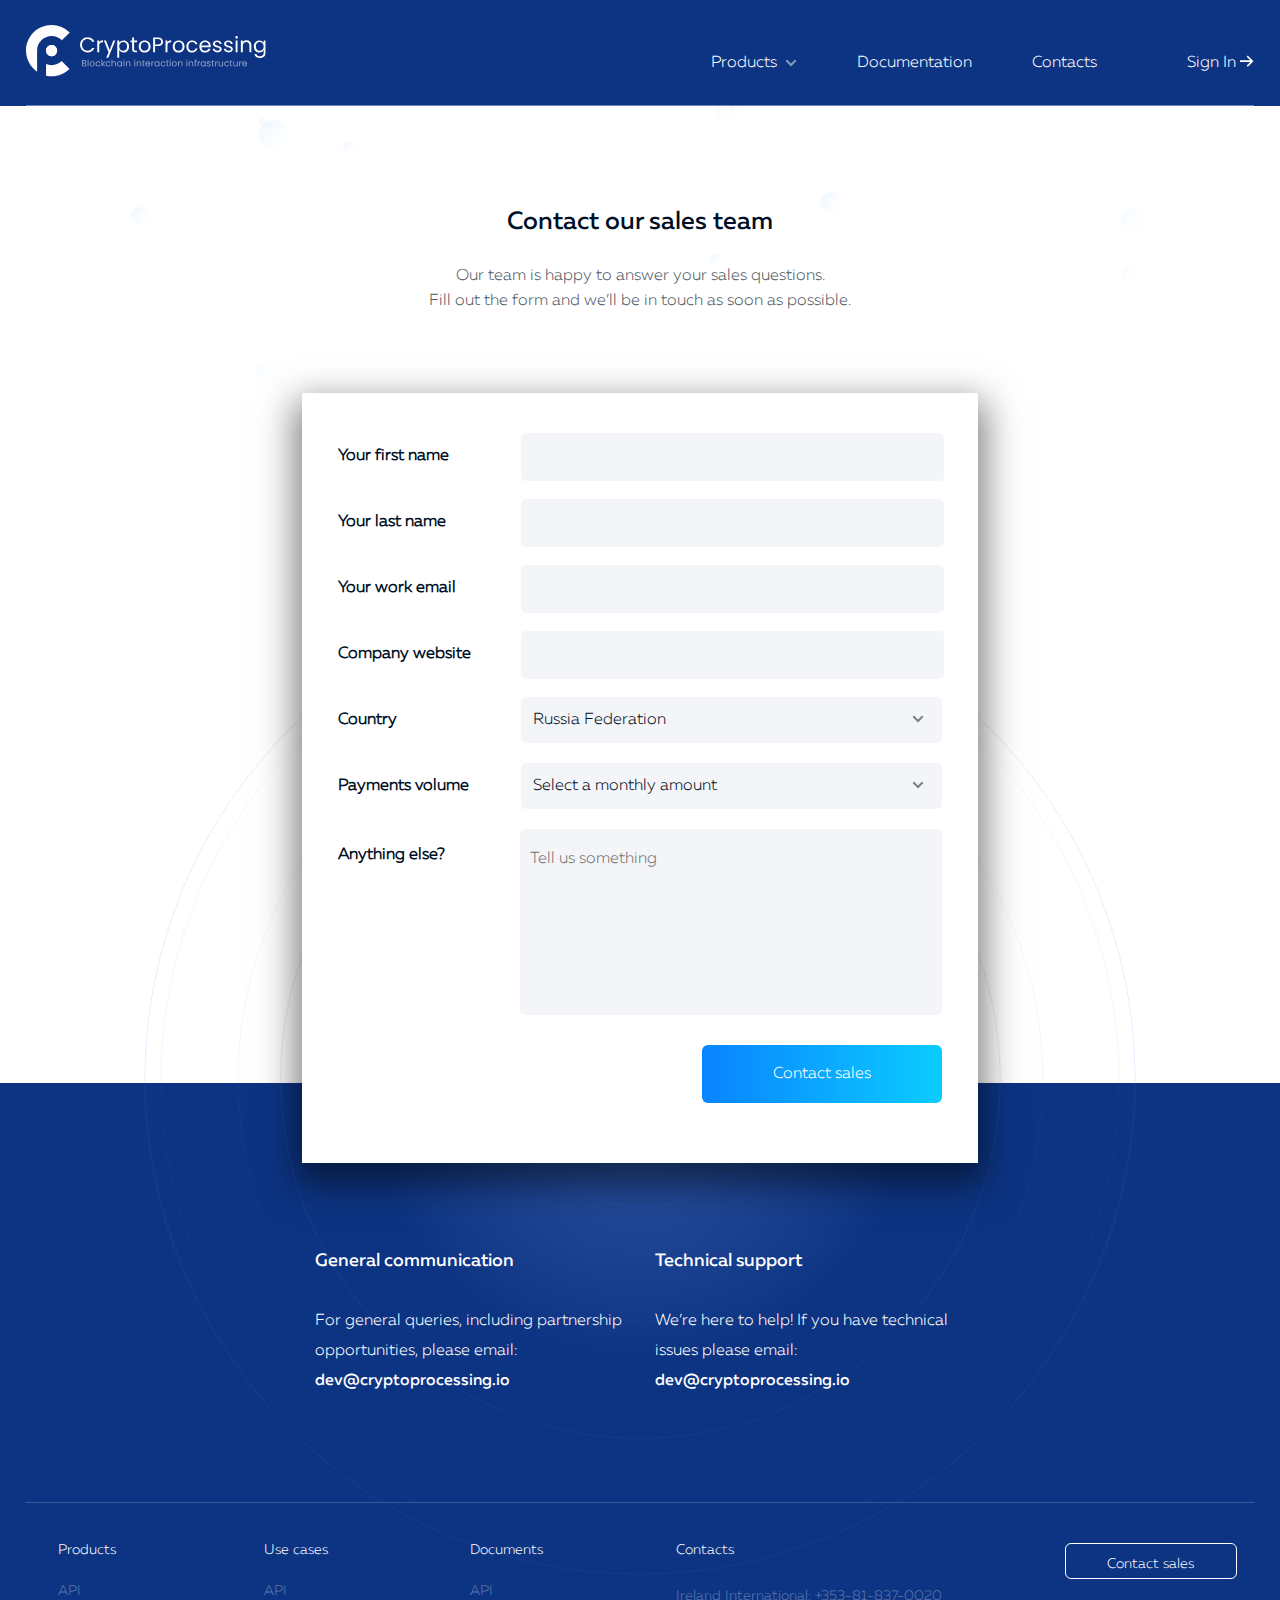
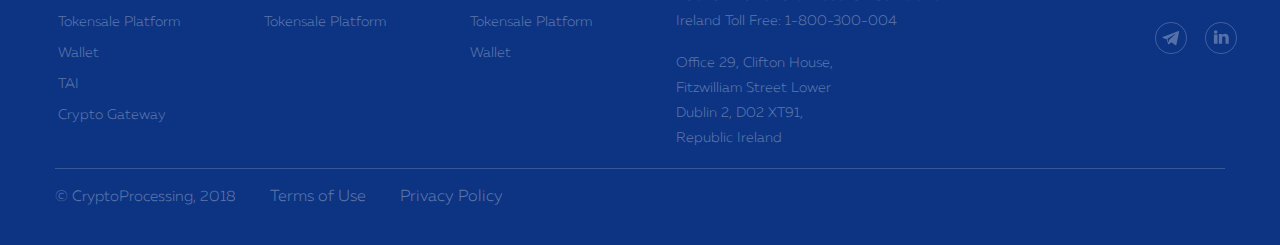
==== contact_sales.html @ 0a452420 "add mobile version for homepage" ====
<!DOCTYPE html>
<html lang="en">
<head>
	<meta charset="UTF-8">
	<title>Cryptoprocessing.io</title>
	<link href="./css/styles.css?v16" rel="stylesheet" />
</head>
<body class="white">
	<header>
		<div class="container">
         	<span class="mob_btn">
           		<em class="top-bar"></em>
           		<em class="middle-bar"></em>
           		<em class="bottom-bar"></em>
         	</span><!-- mob_btn  -->
     		<a href="index.html" class="logo"><img src="./img/empty.gif" alt="CryptoProcessing" /></a>
    		<nav>
        		<ul>
            		<li class="products with_submenu">
            			<span href="#">Products <i></i></span>
						<ul>
            				<li><a href="#">API</a></li>
            				<li><a href="#">Tokensale platform</a></li>
            				<li><a href="#">WebWallet</a></li>
            				<li><a href="#">TAI</a></li>
            				<li><a href="#">Crypto Gateway</a></li>
            				<li><a href="#">Exchange</a></li>
            			</ul>
            		</li>
            		

            		<li><a href="#">Documentation</a></li>

            		<li class="last_menu"><a href="#">Contacts</a></li>
            		<li class="signin"><a href="#"><span>Sign In</span><i></i></a></li>
            		<!--<li class="lang_container"><div class="lang">
            				<span>ENG</span>
            					<ul>
            						<li>RU</li>
            						<li>JP</li>
            					</ul>
            			</div>
            		</li>-->
        		</ul>
     		</nav>
   		</div><!-- container  -->
	</header>
	<main>
		<section class="contact_sales">
			
			<h2>Contact our sales team</h2>
			<p class="text">
				Our team is happy to answer your sales questions.<br /> Fill out the form and we’ll be in touch as soon as possible.
			</p>

			<div class="form_window">
				<div class="form">
					<form id="contact_sales_form" action="" method="post">
					<ul>
						<li>
							<label for="">Your first name</label>
							<div class="form_input"><input type="text"></div>
						</li>
						<li>
							<label for="">Your last name</label>
							<div class="form_input"><input type="text"></div>
						</li>
						<li>
							<label for="">Your work email</label>
							<div class="form_input"><input type="email"></div>
						</li>
						<li>
							<label for="">Company website</label>
							<div class="form_input"><input type="url"></div>
						</li>
						<li>
							<label for="">Country</label>
							<div class="form_input form_select">
							<i></i>
								<select name="" id="">
									<option value="">Russia Federation</option>
									<option value="">Country</option>
									<option value="">Country</option>
									<option value="">Country</option>
									<option value="">Country</option>
									<option value="">Country</option>
									<option value="">Country</option>
									<option value="">Country</option>
									<option value="">Country</option>
									<option value="">Country</option>
								</select>
							</div>
						<li>
							<label for="">Payments volume</label>
							<div class="form_input form_select">
							<i></i>
								<select name="" id="">
									<option value="">Select a monthly amount</option>
									
								</select>
							</div>
						</li>
						<li class="for_textarea">
							<label for="">Anything else?</label>
							<div class="form_input form_txtarea">
								<textarea placeholder="Tell us something"></textarea>
							</div>
						</li>						
						<li class="sbmt_block">
							<button form="contact_sales_form" class="btn btn_blue">Contact sales</button>
						</li>							
						</li>						
					</ul>
					</form>
				</div>
			</div>
		</section>
		<section class="support">
			<div class="bg_circle"></div>
			<div class="sun"></div>
			<div class="wrapper">
				<div class="support_container">
					<dl>
						<dt>General communication</dt>
						<dd>For general queries, including partnership opportunities, please email: <a href="mailto:dev@cryptoprocessing.io">dev@cryptoprocessing.io</a></dd>
					</dl>
					<dl>
						<dt>Technical support</dt>
						<dd>We’re here to help! If you have technical issues please email: <a href="mailto:dev@cryptoprocessing.io">dev@cryptoprocessing.io</a></dd>
					</dl>					

				</div>
			</div>
			
		</section>

	</main>
		<footer>
		<div class="wrapper">
			<div class="footerRow">
      			<dl>
          			<dt>Products</dt>
          			<dd>
              			<a href="#">API</a>
              			<a href="#">Tokensale Platform</a>
              			<a href="#">Wallet</a>
              			<a href="#">TAI</a>
              			<a href="#">Crypto Gateway</a>
          			</dd>
      			</dl>
      			<dl>
          			<dt>Use cases</dt>
          			<dd>
             			<a href="#">API</a>
              			<a href="#">Tokensale Platform</a>
          			</dd>
      			</dl>
      			<dl>
          			<dt>Documents</dt>
          			<dd>
              			<a href="#">API</a>
              			<a href="#">Tokensale Platform</a>
              			<a href="#">Wallet</a>
          			</dd>
      			</dl>   
      			<dl class="address">
      				<dt>Contacts</dt>
      				<dd>
      					<ul>
      						<li>Ireland International: +353-81-837-0020<br /> Ireland Toll Free:  1-800-300-004</li>
      						<li>Office 29, Clifton House,<br /> Fitzwilliam Street Lower<br /> Dublin 2, D02 XT91,<br />Republic Ireland</li>
      					</ul>
      				</dd>
      			</dl>
      			<div class="contact_sale_block">
      				<a href="" class="btn btn_framed">
      					Contact sales
      				</a>
      				<div class="socials_line">
      					<a href="" class="telegram">
      						<i class="over"></i>
      						<i class="out"></i>
      					</a>
      					<a href="" class="linkedin">
      						<i class="over"></i>
      						<i class="out"></i>
      					</a>
      				</div>
      			</div>
      			<div class="copyrights">   
      				<small>&copy; CryptoProcessing, 2018</small>     
        			<a href="#">Terms of Use</a>
        			<a href="#">Privacy Policy</a>
        			
      			</div>
   			</div>
  		</div>
	</footer>

</body>
    <script src="./js/jquery.js"></script>
    <script src="./js/slick.min.js"></script>
    <script src="./js/script.js"></script>
</html>
---- css/styles.css ----
@font-face {
  font-family: MullerLight;
  src: url('../fonts/Fontfabric - MullerLight.otf');
}

@font-face {
  font-family: MullerRegular;
  src: url('../fonts/Fontfabric - MullerRegular.otf');
}

@font-face {
  font-family: MullerMedium;
  src: url('../fonts/Fontfabric - MullerMedium.otf');
}

header.scrolled {
  background: #0d3483;
  opacity: .9;
  box-shadow: 0 -37px 26px 29px #000
}

header.scrolled .container {
  border-bottom: none
}

header {
  height: auto;
  width: 100%;
  position: fixed;
  top: 0;
  left: 0;
  z-index: 1000;
  background: 0 0;
  padding-top: 25px;
  color: #fff
}

header .container {
  position: relative;
  border-bottom: 1px solid #6b86ba;
  height: 100%;
  width: 96%;
  max-width: 1440px;
  display: -webkit-box;
  display: -ms-flexbox;
  display: flex;
  -webkit-box-align: center;
  -ms-flex-align: center;
  align-items: center;
  -ms-flex-wrap: wrap;
  flex-wrap: wrap;
  margin: 0 auto;
  padding-bottom: 25px
}

header .container .logo {
  -webkit-box-flex: 1;
  -ms-flex: 1 1 auto;
  flex: 1 1 auto
}

header .container .logo img {
  width: 240px;
  max-width: 100%;
  height: 52px;
  background: url(../img/cp_logo.svg) top left/cover no-repeat
}

header .container nav ul {
  display: -webkit-box;
  display: -ms-flexbox;
  display: flex;
  -webkit-box-flex: 1;
  -ms-flex: 1 1 auto;
  flex: 1 1 auto;
  -ms-flex-wrap: wrap;
  flex-wrap: wrap;
  -ms-flex-pack: distribute;
  justify-content: space-around;
  margin: 0
}

nav {
  position: relative
}

span.mob_btn {
  width: 50px;
  height: 50px;
  border: 1px solid #fff;
  border-radius: 5px;
  position: absolute;
  right: 0;
  top: 0;
  cursor: pointer;
  display: none
}

span.mob_btn em {
  width: 80%;
  margin: 10px auto 0;
  background: #fff;
  height: 3px;
  display: block;
  -webkit-transition: all .2s;
  transition: all .2s
}

.opened_menu span.mob_btn em.top-bar {
  -webkit-transform: rotate(45deg);
  -ms-transform: rotate(45deg);
  transform: rotate(45deg);
  -webkit-transform-origin: left top;
  -ms-transform-origin: left top;
  transform-origin: left top;
  margin-left: 20%
}

.opened_menu span.mob_btn em.middle-bar {
  opacity: 0
}

.opened_menu span.mob_btn em.bottom-bar {
  -webkit-transform: rotate(-45deg);
  -ms-transform: rotate(-45deg);
  transform: rotate(-45deg);
  -webkit-transform-origin: left top;
  -ms-transform-origin: left top;
  transform-origin: left top;
  margin-left: 20%;
  margin-top: 11px
}

nav ul {
  text-align: right;
  padding-top: 20px
}

nav ul li {
  list-style: none;
  display: inline-block;
  margin-right: 60px;
  font-size: 16px
}

nav ul li a {
  color: #fff
}

nav ul li a:hover {
  color: #fff;
  text-decoration: none
}

nav ul li:last-child {
  margin-right: 0
}

nav ul li.last_menu {
  margin-right: 90px
}

nav ul li.products {
  cursor: pointer
}

nav ul li.products span i {
  width: 12px;
  height: 8px;
  margin-left: 4px;
  background: url(../img/icons/arrow_down.svg) top left/cover no-repeat;
  display: inline-block
}

nav ul li.signin a i {
  width: 14px;
  height: 12px;
  margin-left: 4px;
  background: url(../img/icons/arrow.svg) top left/cover no-repeat;
  display: inline-block
}

nav ul a:hover {
  color: #fff;
  text-decoration: none
}

nav ul li.with_submenu {
  position: relative
}

nav ul li.with_submenu ul {
  position: absolute;
  background: #fff;
  display: none;
  width: 248px;
  left: 50%;
  border-radius: 10px;
  margin-left: -130px;
  top: 42px;
  padding-bottom: 20px
}

nav ul li.with_submenu ul li {
  padding-left: 12px;
  padding-right: 12px;
  margin-right: 0;
  display: block
}

nav ul li.with_submenu ul li a {
  color: #0c3483;
  padding-left: 32px;
  padding-top: 15px;
  height: 24px;
  display: block;
  text-align: left
}

nav ul li.with_submenu ul li a:hover {
  background: #e2e8f1
}

nav ul li.with_submenu ul::after {
  content: '';
  position: absolute;
  left: 50%;
  top: -20px;
  border: 10px solid transparent;
  border-bottom: 10px solid #fff;
  margin-left: -5px
}

nav ul li.submenu_opened ul {
  display: block
}

nav ul li.lang_container .lang span {
  opacity: .23;
  border-bottom: 1px dashed #fff
}

nav ul li.lang_container .lang ul {
  width: 100px;
  display: none
}

nav ul li.lang_container .lang ul li {
  cursor: pointer;
  display: block;
  margin-right: 0;
  line-height: 30px
}

body.white header {
  background: #0d3483
}

body.white header nav ul {
  text-align: right;
  padding-top: 20px
}

body.white nav ul li.with_submenu ul {
  box-shadow: 0 15px 26px 15px rgba(0, 41, 99, .15)
}

footer {
  height: auto;
  width: 100%;
  font-size: 14px;
  color: #fff;
  position: relative;
  z-index: 100
}

footer .wrapper {
  border-top: 1px solid #385999;
  padding-top: 40px
}

footer .wrapper .footerRow {
  display: -webkit-box;
  display: -ms-flexbox;
  display: flex;
  -ms-flex-wrap: wrap;
  flex-wrap: wrap;
  margin-left: -15px;
  margin-right: -15px;
  -ms-flex-pack: distribute;
  justify-content: space-around
}

footer .wrapper .footerRow dl {
  box-sizing: border-box;
  word-wrap: break-word;
  margin-left: 15px;
  margin-right: 15px;
  width: calc(16.666666666666668% - 30px)
}

footer .wrapper .footerRow dl dt {
  margin-bottom: 27px;
  font-weight: 400
}

footer .wrapper .footerRow dl dd a {
  display: block;
  margin-bottom: 17px;
  color: #5c77ac
}

footer .wrapper .footerRow dl dd ul {
  list-style: none
}

footer .wrapper .footerRow dl dd ul li {
  color: #5c77ac;
  margin-bottom: 17px;
  line-height: 25px
}

footer .wrapper .footerRow dl.address {
  width: calc(25% - 30px)
}

footer .wrapper .footerRow .contact_sale_block {
  width: calc(25% - 30px);
  text-align: right
}

footer .wrapper .footerRow .contact_sale_block a.btn {
  width: 170px;
  height: 21px;
  padding-top: 13px;
  font-size: 14px
}

footer .wrapper .footerRow .contact_sale_block .socials_line {
  margin-top: 43px
}

footer .wrapper .footerRow .contact_sale_block .socials_line a {
  display: inline-block;
  width: 32px;
  height: 32px;
  position: relative;
  margin-right: 14px
}

footer .wrapper .footerRow .contact_sale_block .socials_line a i {
  background-repeat: no-repeat;
  background-position: center center;
  display: inline-block;
  background-size: cover;
  position: absolute;
  top: 0;
  left: 0
}

footer .wrapper .footerRow .contact_sale_block .socials_line a .over {
  display: none;
  width: 56px;
  height: 51px;
  background-size: cover;
  left: -12px;
  top: -3px
}

footer .wrapper .footerRow .contact_sale_block .socials_line a .out {
  display: inline-block;
  width: 32px;
  height: 32px
}

footer .wrapper .footerRow .contact_sale_block .socials_line a:last-child {
  margin-right: 0
}

footer .wrapper .footerRow .contact_sale_block .socials_line a:hover .over {
  display: inline-block
}

footer .wrapper .footerRow .contact_sale_block .socials_line a:hover .out {
  display: none
}

footer .wrapper .footerRow .contact_sale_block .socials_line .telegram .over {
  background-image: url(../img/socials/telegram_c.svg)
}

footer .wrapper .footerRow .contact_sale_block .socials_line .telegram .out {
  background-image: url(../img/socials/telegram.svg)
}

footer .wrapper .footerRow .contact_sale_block .socials_line .linkedin .over {
  background-image: url(../img/socials/in_c.svg)
}

footer .wrapper .footerRow .contact_sale_block .socials_line .linkedin .out {
  background-image: url(../img/socials/in.svg)
}

footer .wrapper .footerRow .copyrights {
  box-sizing: border-box;
  word-wrap: break-word;
  margin-left: 15px;
  margin-right: 15px;
  width: calc(100% - 30px);
  text-align: left;
  position: relative;
  border-top: 1px solid #385999;
  padding-top: 20px;
  padding-bottom: 40px;
  font-size: 16px
}

footer .wrapper .footerRow .copyrights a {
  color: #5c77ac;
  margin-right: 30px
}

footer .wrapper .footerRow .copyrights a:last-child {
  margin-right: 0
}

footer .wrapper .footerRow .copyrights a:hover {
  color: #5c77ac
}

footer .wrapper .footerRow .copyrights small {
  display: inline-block;
  bottom: 34px;
  right: 0;
  margin-right: 30px;
  color: #5c77ac;
  font-size: 15px
}

.team {
  margin-top: 129px;
}

.team .team_frame .team_items .team_item__img {
  position: relative;
  width: 230px;
  height: 260px;
  border-radius: 5px;
  overflow: hidden
}

.team .team_frame .team_items .team_item__info_cosials {
  margin-top: 20px
}

.team .team_frame .team_items .team_item__info_cosials li {
  list-style: none;
  display: inline-block;
  margin-right: 10px;
  vertical-align: top;
}

.team .team_frame .team_items .team_item__info_cosials li a i {
  background-repeat: no-repeat;
  background-position: top left;
  display: inline-flex;
  justify-content: center;
  align-items: center;
  width: 36px;
  height: 36px;
  border: 1px solid #fff;
  border-radius: 50%;
  text-align: center;
  line-height: 36px;
  opacity: 0.5;
}

.team .team_frame .team_items .team_item__info_cosials .telegram img,
.team .team_frame .team_items .team_item__info_cosials .in img {
  display: inline-block;
  vertical-align: middle;
}

.team .team_frame .team_items .team_item__info_cosials li a i:hover {
  opacity: 1;
  background: #47c3f1;
  border-color: #47c3f1;
}

.team_frame {
  max-width: 1110px;
  margin: 0 auto;
  margin-top: 73px;
  position: relative;
}

.team_item__img {
  margin-bottom: 13px;
}

.team_item__img img {
  filter: grayscale(100%);
  position: relative;
  transition: .4s;
}

.team_item__img:after {
  content: '';
  display: block;
  position: absolute;
  left: 0;
  right: 0;
  top: 0;
  bottom: 0;
  background: #3A6ED4;
  opacity: .41;
  transition: .4s;
}

.team_item_hover .team_item__img img {
  filter: grayscale(0);
}

.team_item_hover .team_item__img:after {
  opacity: 0;
}

.team_item {
  outline: none;
}

.team_item__info_name {
  font-size: 18px;
  font-weight: 700;
  color: #fff
}

.team_item__info_position {
  opacity: .5;
  font-size: 14px;
  color: #fff;
  margin-top: 10px
}

.team_arrow {
  background-image: linear-gradient(313deg, rgba(255, 255, 255, 0), #0081ff);
  display: inline-block;
  position: absolute;
  width: 40px;
  height: 40px;
  line-height: 40px;
  text-align: center;
  border-radius: 50%;
  cursor: pointer;
  opacity: 0.2;
}

.team_arrow:hover {
  opacity: 1;
}

.team_arrow_left {
  left: -80px;
  top: 50%;
  transform: translateY(-50%) rotate(180deg);
}

.team_arrow_right {
  right: -80px;
  top: 50%;
  transform: translateY(-50%);
}

.team_arrow img {
  width: 13px;
  height: 10px;
}

.dev_first {
  margin-top: 207px;
  margin-bottom: 150px
}

.dev_first h2 {
  width: 70%;
  margin: 0 auto;
  text-align: center
}

.dev_first p {
  width: 68%;
  margin: 30px auto 0;
  text-align: center;
  line-height: 26px;
  letter-spacing: 1.2px
}

.dev_first p a {
  font-weight: 700;
  color: #50e3c2;
  text-decoration: underline
}

.dev_first .tabs_container_langs {
  margin: 86px -15px 0;
  display: -webkit-box;
  display: -ms-flexbox;
  display: flex;
  -ms-flex-wrap: wrap;
  flex-wrap: wrap;
  -webkit-box-pack: center;
  -ms-flex-pack: center;
  justify-content: center
}

.dev_first .tabs_container_langs .tabs_menu_langs_container {
  box-sizing: border-box;
  word-wrap: break-word;
  margin-left: 15px;
  margin-right: 15px;
  width: calc(25% - 30px);
  margin-top: 45px
}

.dev_first .tabs_container_langs .tabs_menu_langs_container .api_link {
  color: #fff;
  margin-top: 75px;
  display: block;
  text-align: center;
  font-size: 19px;
  font-weight: 700
}

.dev_first .tabs_container_langs .tabs_menu_langs_container .api_link i {
  width: 18px;
  height: 14px;
  display: inline-block;
  background: url(../img/icons/arrow.svg) top left/cover no-repeat
}

.dev_first .tabs_container_langs .tabs_content_langs {
  box-sizing: border-box;
  word-wrap: break-word;
  margin-left: 15px;
  margin-right: 15px;
  width: calc(58.333333333333336% - 30px)
}

.dev_first .tabs_container_langs ul.tabs_menu_langs {
  list-style: none;
  width: 100%
}

.dev_first .tabs_container_langs ul.tabs_menu_langs li {
  display: inline-block;
  text-align: left;
  padding-left: 10%;
  width: 80%;
  margin-left: 0;
  color: #98a9ca;
  border-bottom: 1px solid #24488f;
  height: 30px;
  padding-top: 20px;
  cursor: pointer;
  font-size: 16px
}

.dev_first .tabs_container_langs ul.tabs_menu_langs li:last-child {
  border-bottom: none
}

.dev_first .tabs_container_langs ul.tabs_menu_langs li.selected {
  color: #fff;
  border-radius: 7px;
  border-right: none;
  background: url(../img/elems/btn_prlang_active.png) top left no-repeat;
  box-shadow: 0 19px 31px 0 rgba(0, 0, 0, .1)
}

.dev_first .tabs_container_langs ul.tabs_content_langs {
  margin-top: 0
}

.dev_first .tabs_container_langs ul.tabs_content_langs li {
  display: none
}

.dev_first .tabs_container_langs ul.tabs_content_langs>li.selected {
  display: inline-block;
  width: 100%
}

.dev_first .tabs_container_for_code {
  width: 100%;
  margin: 0 auto
}

.dev_first .tabs_container_for_code ul.tabs_menu_for_code {
  position: relative;
  z-index: 1;
  padding: 0;
  margin: 0;
  height: 100%;
  list-style: none
}

.dev_first .tabs_container_for_code ul.tabs_menu_for_code li {
  position: relative;
  display: inline-block;
  padding: 14px 33px 13px;
  color: #fff;
  text-decoration: none;
  height: 100%;
  font-size: 14px;
  font-weight: 400;
  cursor: pointer;
  margin-right: -4px
}

.dev_first .tabs_container_for_code ul.tabs_menu_for_code li i {
  display: inline-block;
  width: 22px;
  height: 18px;
  margin-right: 8px;
  background-repeat: no-repeat;
  background-position: top left;
  background-size: cover;
  margin-bottom: -4px
}

.dev_first .tabs_container_for_code ul.tabs_menu_for_code li i.act {
  display: none
}

.dev_first .tabs_container_for_code ul.tabs_menu_for_code li i.n_act {
  display: inline-block;
  opacity: .5
}

.dev_first .tabs_container_for_code ul.tabs_menu_for_code li span {
  color: #fff;
  opacity: .5
}

.dev_first .tabs_container_for_code ul.tabs_menu_for_code li.users i.act {
  background-image: url(../img/icons/users_blue.svg)
}

.dev_first .tabs_container_for_code ul.tabs_menu_for_code li.users i.n_act {
  background-image: url(../img/icons/users_white.svg)
}

.dev_first .tabs_container_for_code ul.tabs_menu_for_code li.wallets i {
  width: 22px;
  height: 19px
}

.dev_first .tabs_container_for_code ul.tabs_menu_for_code li.wallets i.act {
  background-image: url(../img/icons/wallet_blue.svg)
}

.dev_first .tabs_container_for_code ul.tabs_menu_for_code li.wallets i.n_act {
  background-image: url(../img/icons/wallet_white.svg)
}

.dev_first .tabs_container_for_code ul.tabs_menu_for_code li.callbacks i {
  width: 20px;
  height: 20px
}

.dev_first .tabs_container_for_code ul.tabs_menu_for_code li.callbacks i.act {
  background-image: url(../img/icons/phone_blue.svg)
}

.dev_first .tabs_container_for_code ul.tabs_menu_for_code li.callbacks i.n_act {
  background-image: url(../img/icons/phone_white.svg)
}

.dev_first .tabs_container_for_code ul.tabs_menu_for_code li::before {
  background: url(../img/elems/active_tab.png) top left/cover no-repeat;
  content: '';
  position: absolute;
  top: 0;
  right: 0;
  bottom: 0;
  left: 0;
  z-index: -1;
  border-radius: .4em .8em 0 0
}

.dev_first .tabs_container_for_code ul.tabs_menu_for_code li.selected {
  z-index: 2
}

.dev_first .tabs_container_for_code ul.tabs_menu_for_code li.selected i.act {
  display: inline-block
}

.dev_first .tabs_container_for_code ul.tabs_menu_for_code li.selected i.n_act {
  display: none
}

.dev_first .tabs_container_for_code ul.tabs_menu_for_code li.selected span {
  color: #007ce1;
  opacity: 1
}

.dev_first .tabs_container_for_code ul.tabs_menu_for_code li.selected::before {
  background: #fff;
  margin-bottom: -.08em;
  border-color: #fff
}

.dev_first .tabs_container_for_code ul.tabs_content_for_code {
  width: 100%;
  height: 358px;
  background: #fff
}

.dev_first .tabs_container_for_code ul.tabs_content_for_code li {
  display: none;
  color: #000
}

.dev_first .tabs_container_for_code ul.tabs_content_for_code li.selected {
  display: inline-block
}

.first {
  position: relative
}

.first .wrapper {
  height: 100%;
  position: relative;
  background: url(../img/bg/particles.png) center 0 no-repeat fixed
}

.first .main_text {
  font-size: 35px;
  line-height: 53px;
  color: #fff;
  text-align: center;
  width: 80%;
  margin: 0 auto;
  padding-top: 20%;
  font-weight: 700;
  letter-spacing: 1.2px
}

.first .text {
  font-size: 16px;
  color: #fff;
  text-align: center;
  width: 50%;
  margin: 13px auto 0;
  letter-spacing: 1.2px
}

.first .btn_line {
  text-align: center;
  margin-top: 68px
}

.first .btn_line a {
  margin-right: 40px
}

.first .btn_line a:last-child {
  margin-right: 0
}

.first .scrolldown {
  left: 50%;
  margin-left: -62px;
  width: 134px;
  height: 134px;
  position: absolute;
  bottom: 0
}

.first .bg_wave {
  background: url(../img/bg/wave.png) center center no-repeat;
  background-size: cover;
  width: 100%;
  max-width: 1920px;
  height: 50%;
  position: absolute;
  left: 50%;
  transform: translateX(-50%);
  bottom: 7%;
  z-index: -1
}

#mouse-scroll {
  style: block;
  position: absolute;
  margin: auto auto auto -17px;
  top: 15px;
  left: 50%;
  -webkit-transform: translateX(-50%)
}

#mouse-scroll span {
  display: block;
  width: 5px;
  height: 5px;
  -ms-transform: rotate(45deg);
  -webkit-transform: rotate(45deg);
  transform: rotate(45deg);
  border-right: 2px solid #fff;
  border-bottom: 2px solid #fff;
  margin: 0 0 3px 12px
}

#mouse-scroll .mouse {
  height: 41px;
  width: 24px;
  border-radius: 15px;
  -webkit-transform: none;
  -ms-transform: none;
  transform: none;
  border: 2px solid #fff;
  top: 170px
}

#mouse-scroll .down-arrow-1 {
  margin-top: 6px
}

#mouse-scroll .down-arrow-1,
#mouse-scroll .down-arrow-2,
#mouse-scroll .down-arrow-3 {
  -webkit-animation: 1s infinite mouse-scroll;
  -moz-animation: 1s infinite mouse-scroll
}

#mouse-croll .down-arrow-1 {
  -webkit-animation-delay: .1s;
  -moz-animation-delay: .1s;
  -webkit-animation-direction: alternate
}

#mouse-scroll .down-arrow-2 {
  -webkit-animation-delay: .2s;
  -moz-animation-delay: .2s;
  -webkit-animation-direction: alternate
}

#mouse-scroll .down-arrow-3 {
  -webkit-animation-delay: .3s;
  -moz-animation-dekay: .3s;
  -webkit-animation-direction: alternate
}

#mouse-scroll .mouse-in {
  height: 5px;
  width: 2px;
  display: block;
  margin: 5px auto;
  background: #fff;
  position: relative;
  -webkit-animation: 1.2s infinite animated-mouse;
  moz-animation: mouse-animated 1.2s ease infinite
}

@-webkit-keyframes animated-mouse {
  0% {
    opacity: 1;
    -webkit-transform: translateY(0);
    -ms-transform: translateY(0);
    transform: translateY(0)
  }
  100% {
    opacity: 0;
    -webkit-transform: translateY(6px);
    -ms-transform: translateY(6px);
    transform: translateY(6px)
  }
}

@-webkit-keyframes mouse-scroll {
  0%,
  100% {
    opacity: 1
  }
  50% {
    opacity: .5
  }
}

@keyframes mouse-scroll {
  0% {
    opacity: 0
  }
  50% {
    opacity: .5
  }
  100% {
    opacity: 1
  }
}

@-webkit-keyframes circle {
  from {
    -webkit-transform: scale(1);
    transform: scale(1)
  }
  to {
    -webkit-transform: scale(1.3);
    transform: scale(1.3)
  }
}

@keyframes circle {
  from {
    -webkit-transform: scale(1);
    transform: scale(1)
  }
  to {
    -webkit-transform: scale(1.3);
    transform: scale(1.3)
  }
}

.circle_block {
  position: absolute;
  opacity: .1;
  width: 100px;
  height: 100px
}

.static_circle {
  width: 112px;
  height: 112px;
  border-radius: 50%;
  background: #fff;
  position: absolute;
  left: 50%;
  margin-left: -56px
}

.circle {
  margin: 0 auto 0 -58px;
  width: 116px;
  height: 116px;
  border: 1px solid #fff;
  border-radius: 50%;
  position: absolute;
  top: -2px;
  left: 50%
}

.one {
  -webkit-animation: 10s linear infinite circle;
  animation: 10s linear infinite circle
}

.two {
  -webkit-animation: 6s linear infinite circle;
  animation: 6s linear infinite circle
}

.three {
  -webkit-animation: 4s linear infinite circle;
  animation: 4s linear infinite circle
}

.wwd {
  margin-top: 160px
}

.wwd .wwd_container {
  display: -webkit-box;
  display: -ms-flexbox;
  display: flex;
  -ms-flex-wrap: wrap;
  flex-wrap: wrap;
  margin-left: -15px;
  margin-right: -15px;
  -webkit-box-pack: center;
  -ms-flex-pack: center;
  justify-content: center
}

.wwd .wwd_container .wwd_col {
  box-sizing: border-box;
  word-wrap: break-word;
  margin-left: 15px;
  margin-right: 15px;
  width: calc(50% - 30px)
}

.wwd .wwd_container .wwd_l_col {
  padding-left: 5%
}

.wwd .wwd_container .wwd_l_col h3 {
  margin-top: 178px;
  font-size: 25px;
  padding-bottom: 20px;
  margin-bottom: 35px
}

.wwd .wwd_container .wwd_l_col h3 span {
  display: inline-block;
  position: relative
}

.wwd .wwd_container .wwd_l_col h3 span::after {
  position: absolute;
  content: "";
  display: block;
  width: 100%;
  height: 1px;
  border-width: 1px;
  background: -webkit-linear-gradient(left, rgba(255, 255, 255, 0), #fff);
  background: linear-gradient(to right, rgba(255, 255, 255, 0), #fff);
  bottom: -20px;
  left: 23px
}

.wwd .wwd_container .wwd_l_col .text p {
  width: 80%;
  margin-bottom: 26px;
  line-height: 26px
}

.wwd .wwd_container .wwd_r_col .circle_di {
  width: 100%;
  position: relative;
  cursor: pointer;
}

.wwd .wwd_container .wwd_r_col .circle_di img {
  width: 100%
}

.wwd .wwd_container .wwd_r_col .circle_di ul {
  position: absolute;
  width: 100%;
  height: 100%;
  top: 0;
  left: 0
}

.wwd .wwd_container .wwd_r_col .circle_di ul li {
  position: absolute;
  text-align: right;
  height: 10px
}

.wwd .wwd_container .wwd_r_col .circle_di ul li dl {
  width: 50%;
  text-align: left;
  position: absolute;
  z-index: 10
}

.wwd .wwd_container .wwd_r_col .circle_di ul li dl dt {
  font-size: 16px;
  line-height: 20px;
  font-weight: 700
}

.wwd .wwd_container .wwd_r_col .circle_di ul li dl dd {
  font-size: 13px;
  line-height: 16px
}

.wwd .wwd_container .wwd_r_col .circle_di ul li img {
  width: 100%;
  position: absolute;
  top: 0;
  left: 0;
  z-index: 1;
  -webkit-transition: .2s;
  transition: .2s;
  max-width: unset
}

.wwd .wwd_container .wwd_r_col .circle_di ul .lev_1 {
  width: 100%;
  z-index: 10
}

.wwd .wwd_container .wwd_r_col .circle_di ul .lev_1 dl {
  margin-top: 48%;
  width: auto;
  right: 3px;
  display: inline-block
}

.wwd .wwd_container .wwd_r_col .circle_di ul .lev_1 img {
  background-color: rgba(240, 242, 244, .1);
  border: .9px dashed rgba(255, 255, 255, .3);
  border-radius: 50%
}

.wwd .wwd_container .wwd_r_col .circle_di ul .lev_1 img.hover {
  width: 103%;
  margin-top: -2%;
  left: -2%
}

.wwd .wwd_container .wwd_r_col .circle_di ul .lev_2 {
  z-index: 20;
  width: 70%;
  top: 16%;
  left: 1.5%
}

.wwd .wwd_container .wwd_r_col .circle_di ul .lev_2 dl {
  width: 40%;
  margin-top: 38%;
  right: 0
}

.wwd .wwd_container .wwd_r_col .circle_di ul .lev_2 dl dt {
  margin-bottom: 10px;
  font-weight: 700;
  font-size: 16px
}

.wwd .wwd_container .wwd_r_col .circle_di ul .lev_2 dl dd {
  font-size: 13px
}

.wwd .wwd_container .wwd_r_col .circle_di ul .lev_2 img {
  background-image: -webkit-radial-gradient(31% 41%, circle, #68e0cf, #209cff);
  background-image: radial-gradient(circle at 31% 41%, #68e0cf, #209cff);
  border-radius: 50%
}

.wwd .wwd_container .wwd_r_col .circle_di ul .lev_2 img.hover {
  width: 103%;
  margin-top: -2%;
  left: -2%
}

.wwd .wwd_container .wwd_r_col .circle_di ul .lev_3 {
  top: 32%;
  left: 2.5%;
  z-index: 30;
  width: 40%
}

.wwd .wwd_container .wwd_r_col .circle_di ul .lev_3 dl {
  width: 70%;
  margin: 20% auto 0;
  left: 20%
}

.wwd .wwd_container .wwd_r_col .circle_di ul .lev_3 dl dt {
  margin-bottom: 10px
}

.wwd .wwd_container .wwd_r_col .circle_di ul .lev_3 dl dd p {
  margin-bottom: 14px
}

.wwd .wwd_container .wwd_r_col .circle_di ul .lev_3 img {
  background-image: -webkit-radial-gradient(50% 3%, circle, #0bccff, #0984ff);
  background-image: radial-gradient(circle at 50% 3%, #0bccff, #0984ff);
  box-shadow: 0 10px 12px 0 rgba(0, 3, 152, .15);
  border-radius: 50%
}

.wwd .wwd_container .wwd_r_col .circle_di ul .lev_3 img.hover {
  width: 103%;
  margin-top: -2%;
  left: -2%
}

.wwd .wwd_container .wwd_r_col .line_di {
  margin-top: 53px
}

.wwd .wwd_container .wwd_r_col .line_di span {
  font-size: 16px
}

.wwd .wwd_container .wwd_r_col .line_di .left_side {
  margin-right: 10px
}

.wwd .wwd_container .wwd_r_col .line_di .right_side {
  margin-left: 10px
}

.wwd .wwd_container .wwd_r_col .line_di .line {
  height: 6px;
  width: 76%;
  margin: 0 auto;
  background-image: -webkit-linear-gradient(left, #68e0cf, #209cff);
  background-image: linear-gradient(to right, #68e0cf, #209cff);
  display: inline-block;
  position: relative
}

@media screen and (max-width: 1200px) {
  .wwd .wwd_container .wwd_r_col .line_di .line {
    width: 72%;
  }
}

.wwd .wwd_container .wwd_r_col .line_di .line::before {
  content: "";
  position: absolute;
  width: 1px;
  height: 30px;
  opacity: .3;
  background-color: #fff;
  display: block;
  left: 0;
  top: -12px
}

.wwd .wwd_container .wwd_r_col .line_di .line::after {
  content: "";
  position: absolute;
  width: 1px;
  height: 30px;
  opacity: .3;
  background-color: #fff;
  display: block;
  right: 0;
  top: -12px
}

.wwd .wwd_container .wwd_r_col .line_di .sign {
  display: block;
  text-align: center;
  margin-top: 15px
}

.solutions {
  margin-top: 180px
}

.solutions .wrapper {
  position: relative
}

.solutions .bg_circle {
  background: url(../img/bg/circles.png) top left no-repeat;
  width: 1118px;
  height: 1118px;
  position: absolute;
  left: 0;
  top: -73%;
  z-index: -1;
  opacity: .5
}

.solutions .solutions_list {
  margin-top: 80px;
  display: -webkit-box;
  display: -ms-flexbox;
  display: flex;
  -ms-flex-wrap: wrap;
  flex-wrap: wrap;
  margin-left: -15px;
  margin-right: -15px;
  -webkit-box-align: stretch;
  -ms-flex-align: stretch;
  align-items: stretch;
  -ms-flex-pack: distribute;
  justify-content: space-around
}

.solutions .solutions_list a {
  box-sizing: border-box;
  word-wrap: break-word;
  margin-left: 15px;
  margin-right: 15px;
  width: calc(25% - 30px);
  margin-bottom: 20px;
  background-image: -webkit-linear-gradient(97deg, #ccdaf5, #edf4ff);
  background-image: linear-gradient(353deg, #ccdaf5, #edf4ff);
  box-shadow: 0 10px 16px 0 rgba(0, 41, 99, .14);
  border-radius: 5px;
  position: relative;
  padding-top: 160px;
  padding-bottom: 25px;
  color: #0c3483;
  font-size: 20px;
  text-align: center;
  -webkit-transition: all .2s;
  transition: all .2s;
  line-height: 25px
}

.solutions .solutions_list a i {
  display: inline-block;
  background-repeat: no-repeat;
  background-position: top left;
  top: 44px;
  position: absolute;
  left: 50%
}

.solutions .solutions_list a p {
  height: 100%;
  display: -webkit-box;
  display: -ms-flexbox;
  display: flex;
  -webkit-box-orient: vertical;
  -webkit-box-direction: normal;
  -ms-flex-direction: column;
  flex-direction: column;
  -webkit-box-pack: center;
  -ms-flex-pack: center;
  justify-content: center;
  position: relative;
  width: 80%;
  margin: 0 auto
}

.solutions .solutions_list a p::before {
  content: "";
  position: absolute;
  width: 100%;
  height: 1px;
  background: #000f25;
  top: -20px;
  opacity: .1
}

.solutions .solutions_list a:hover {
  background-image: -webkit-linear-gradient(#fff, #fff), -webkit-linear-gradient(96deg, #dee8fc, #fff);
  background-image: linear-gradient(#fff, #fff), linear-gradient(354deg, #dee8fc, #fff);
  box-shadow: 0 20px 31px 20px rgba(0, 35, 91, .5);
  transform: translateY(-5%);
}

.solutions .solutions_list .sol_1 i {
  background-image: url(../img/solutions/sol_1.svg);
  width: 70px;
  height: 69px;
  margin-left: -35px
}

.solutions .solutions_list .sol_2 i {
  background-image: url(../img/solutions/sol_2.svg);
  width: 80px;
  height: 72px;
  margin-left: -40px
}

.solutions .solutions_list .sol_3 i {
  width: 82px;
  height: 83px;
  background-image: url(../img/solutions/sol_3.svg);
  margin-left: -41px
}

.solutions .solutions_list .sol_4 i {
  width: 66px;
  height: 71px;
  background-image: url(../img/solutions/sol_4.svg);
  margin-left: -33px
}

.solutions .line_spec {
  width: 60%;
  margin: 153px auto 0;
  display: -webkit-box;
  display: -ms-flexbox;
  display: flex;
  -webkit-box-pack: center;
  -ms-flex-pack: center;
  justify-content: center;
  -webkit-box-align: center;
  -ms-flex-align: center;
  align-items: center;
  -ms-flex-wrap: wrap;
  flex-wrap: wrap;
  -ms-flex-pack: distribute;
  justify-content: space-around
}

.solutions .line_spec p {
  display: inline-block;
  font-size: 23px;
  letter-spacing: 1px
}

.solutions .line_spec a {
  display: inline-block;
  width: 282px;
  font-size: 18px;
  height: 37px;
  padding-top: 23px
}

.clients {
  margin-top: 229px;
  position: relative
}

.clients ul {
  list-style: none;
  text-align: center;
  margin-top: 63px;
  display: -webkit-box;
  display: -ms-flexbox;
  display: flex;
  -ms-flex-wrap: wrap;
  flex-wrap: wrap;
  margin-left: -15px;
  margin-right: -15px;
  -webkit-box-align: center;
  -ms-flex-align: center;
  align-items: center;
  -webkit-box-pack: center;
  -ms-flex-pack: center;
  justify-content: center
}

.clients ul li {
  box-sizing: border-box;
  word-wrap: break-word;
  margin-left: 15px;
  margin-right: 15px;
  width: calc(16.666666666666668% - 30px);
  margin-bottom: 50px
}

.clients ul li:last-child {
  margin-right: 0
}

.clients .wave_grid {
  background: url(../img/bg/wave-grid.png) top left no-repeat;
  width: 100%;
  background-size: cover;
  padding-top: 65%;
  position: absolute;
  bottom: 41%;
  z-index: -1;
}

.lets_talk {
  position: relative;
  margin-top: 202px;
  margin-bottom: 217px
}

.lets_talk .wrapper {
  text-align: center
}

.lets_talk .wrapper span {
  font-size: 36px;
  display: inline-block;
  margin-bottom: 45px
}

.lets_talk .wrapper a {
  width: 240px;
  height: 41px;
  padding-top: 28px;
  font-size: 19px
}

/* .lets_talk .bg_lets_talk {
  background: url(../img/bg/circles.png) top left no-repeat;
  position: absolute;
  width: 1118px;
  height: 1118px;
  z-index: -1;
  top: 50%;
  margin-top: -544px;
  left: 50%;
  margin-left: -559px;
  opacity: .3
} */

.lets_talk .bg_particles {
  background: url(../img/bg/particles.png) center 0 no-repeat fixed;
  width: 1118px;
  height: 393px;
  position: absolute;
  top: 50%;
  margin-top: -544px;
  margin-left: -559px;
  opacity: .3;
  left: 50%;
  z-index: -1;
}

.contact_sales {
  position: relative;
  z-index: 100;
  padding-top: 209px;
  background: url(../img/bg/particles.png) center 100px no-repeat fixed;
  margin-bottom: -80px
}

.contact_sales h2 {
  margin-bottom: 29px
}

.contact_sales p.text {
  width: 40%;
  margin: 0 auto;
  opacity: .7;
  text-align: center;
  min-width: 422px;
  line-height: 25px;
  font-size: 16px
}

.contact_sales .form_window {
  background: #fff;
  width: 574px;
  max-width: 90%;
  box-shadow: 0 15px 34px 7px rgba(0, 0, 0, .5);
  margin: 79px auto 0;
  z-index: 4;
  position: relative;
  padding: 40px 4%
}

.contact_sales .form_window .form ul {
  display: -webkit-box;
  display: -ms-flexbox;
  display: flex;
  -webkit-box-orient: vertical;
  -webkit-box-direction: normal;
  -ms-flex-direction: column;
  flex-direction: column;
  list-style: none
}

.contact_sales .form_window .form ul li {
  display: -webkit-box;
  display: -ms-flexbox;
  display: flex;
  -ms-flex-wrap: wrap;
  flex-wrap: wrap;
  margin-left: -15px;
  margin-right: -15px;
  -ms-flex-pack: distribute;
  justify-content: space-around;
  -webkit-box-align: center;
  -ms-flex-align: center;
  align-items: center;
  margin-bottom: 20px
}

.contact_sales .form_window .form ul li label {
  -webkit-box-flex: 1;
  -ms-flex-positive: 1;
  flex-grow: 1;
  -ms-flex-preferred-size: 30%;
  flex-basis: 30%;
  font-weight: 700
}

.contact_sales .form_window .form ul li div.form_input {
  -webkit-box-flex: 3;
  -ms-flex-positive: 3;
  flex-grow: 3;
  -ms-flex-preferred-size: 69%;
  flex-basis: 69%
}

.contact_sales .form_window .form ul li div.form_input input {
  font-size: 16px
}

.contact_sales .form_window .form ul li div.form_txtarea {
  height: 184px
}

.contact_sales .form_window .form ul li.focus label {
  color: #007ce1
}

.contact_sales .form_window .form ul li.sbmt_block {
  -webkit-box-pack: end;
  -ms-flex-pack: end;
  justify-content: flex-end
}

.contact_sales .form_window .form ul li.sbmt_block button {
  border: none;
  width: 240px;
  height: 58px;
  padding-top: unset;
  cursor: pointer
}

.contact_sales .form_window .form ul li.for_textarea {
  margin-bottom: 30px
}

.contact_sales .form_window .form ul li.for_textarea label {
  -ms-flex-item-align: start;
  align-self: flex-start;
  margin-top: 18px
}

.support {
  background: #0d3483;
  padding-top: 169px;
  padding-bottom: 106px;
  color: #fff;
  position: relative;
  z-index: 50
}

.support .bg_circle {
  background: url('../img/bg/circles-gray.svg');
  background-size: cover;
  background-position: center center;
  background-repeat: no-repeat;
  width: 200px;
  position: absolute;
  left: 50%;
  transform: translateX(-50%);
  z-index: -2;
  width: 77.5%;
  padding-bottom: 77.5%;
  top: -700px;
}

@media screen and (max-width: 1700px) {
  .support .bg_circle {
    top: -600px;
  }
}

@media screen and (max-width: 1300px) {
  .support .bg_circle {
    top: -500px;
  }
}

@media screen and (max-width: 1100px) {
  .support .bg_circle {
    top: -400px;
  }
}

.support .sun {
  z-index: -2
}

.support .support_container {
  display: -webkit-box;
  display: -ms-flexbox;
  display: flex;
  -ms-flex-wrap: wrap;
  flex-wrap: wrap;
  -webkit-box-pack: center;
  -ms-flex-pack: center;
  justify-content: center;
  width: 680px;
  max-width: 90%;
  margin: 0 auto
}

.support .support_container dl {
  box-sizing: border-box;
  word-wrap: break-word;
  margin-left: 15px;
  margin-right: 15px;
  width: calc(50% - 30px)
}

.support .support_container dl dt {
  font-size: 18px;
  margin-bottom: 36px;
  font-family: MullerMedium;
}

.support .support_container dl dd {
  font-size: 16px;
  line-height: 30px
}

.support .support_container dl dd a {
  font-family: MullerMedium;
  color: #fff;
  text-decoration: none
}

label {
  font-size: 16px
}

.form_input {
  position: relative;
  height: 46px;
  border-radius: 5px;
  padding: 0
}

.form_input input {
  border: 1px solid transparent;
  width: 92%;
  height: 30px;
  font-size: 20px;
  color: #667b86;
  font-weight: 700;
  padding: 8px 5% 8px 3%;
  border-radius: 5px;
  outline: 0;
  background: #f3f5f8
}

.form_input input:focus {
  outline: 0;
  background: #fff;
  border-color: #e2e8f1
}

.form_select {
  position: relative;
  background: #f3f5f8;
  font-size: 20px;
  color: #667b86;
  border-radius: 5px
}

.form_select i {
  width: 20px;
  height: 11px;
  display: block;
  background: url(../img/icons/carret.svg) top left no-repeat;
  position: absolute;
  top: 18px;
  right: 10px
}

.form_select select {
  -moz-appearance: none;
  -webkit-appearance: none;
  appearance: none;
  height: 100%;
  width: 100%;
  background: 0 0;
  border: none;
  padding-left: 3%;
  font-weight: 400;
  font-size: 16px;
  border-radius: 5px;
  outline: 0;
  color: #000f25;
  cursor: pointer
}

.form_select select::-ms-expand {
  display: none
}

.form_select select:focus {
  outline: 0
}

.form_select option {
  line-height: 50px;
  margin: 20px;
  vertical-align: middle;
  font-size: 14px
}

.form_txtarea {
  background: #f3f5f8;
  font-size: 16px;
  color: #667b86;
  border-radius: 5px;
  border: 1px solid transparent
}

.form_txtarea textarea {
  height: 95%;
  width: 94%;
  background: 0 0;
  border: none;
  border-radius: 5px;
  resize: none;
  padding: 5% 2% 1%
}

.form_txtarea textarea:focus {
  outline: 0
}

.focus .form_txtarea {
  background: #fff;
  border: 1px solid #e2e8f1
}

button {
  font-family: MullerLight
}

blockquote,
body,
code,
dd,
div,
dl,
dt,
fieldset,
form,
h1,
h2,
h3,
h4,
h5,
h6,
input,
li,
p,
pre,
td,
textarea,
th,
ul {
  margin: 0;
  padding: 0
}

table {
  border-collapse: collapse;
  border-spacing: 0
}

abbr,
fieldset,
img {
  border: 0
}

address,
caption,
cite,
code,
dfn,
em,
strong,
th,
var {
  font-style: normal;
  font-weight: 400
}

ul li {
  list-style: none
}

caption,
th {
  text-align: left
}

h1,
h2,
h3,
h4,
h5,
h6 {
  font-size: 100%;
  font-weight: 400
}

sup {
  vertical-align: text-top
}

sub {
  vertical-align: text-bottom
}

input,
select,
textarea {
  font-family: inherit;
  font-size: inherit;
  font-weight: inherit
}

legend {
  color: #000
}

article,
aside,
details,
figcaption,
figure,
footer,
header,
hgroup,
main,
menu,
nav,
section {
  display: block
}

img {
  max-width: 100%;
  height: auto
}

.wrapper {
  max-width: 1170px;
  margin: 0 auto;
  padding-left: 30px;
  padding-right: 30px
}

a {
  text-decoration: none
}

body {
  background: #0d3483;
  font-family: MullerLight;
  font-size: 14px;
  color: #fff;
  width: 100%;
  overflow-x: hidden
}

body.white {
  color: #000f25
}

body.white main {
  background: #fff
}

main {
  width: 100%;
  position: relative;
  z-index: 1
}

.btn {
  width: 210px;
  height: 35px;
  border-radius: 6px;
  text-decoration: none;
  display: inline-block;
  padding-top: 20px;
  font-size: 16px;
  color: #fff;
  text-align: center
}

.btn:hover {
  color: #fff;
  text-decoration: none
}

.btn_blue {
  background-image: -webkit-linear-gradient(right, #0bccff, #0984ff);
  background-image: linear-gradient(to left, #0bccff, #0984ff);
  color: #fff
}

.btn_framed {
  border: 1px solid #fff
}

h2 {
  color: #fff;
  font-size: 25px;
  font-weight: 400;
  text-align: center
}

body.white h2 {
  color: #000f25;
  font-weight: 700
}

body>.bg__cont {
  position: absolute;
  top: -25rem;
  left: 50%;
  width: 50%;
  transform: translateX(-50%);
  text-align: center;
  display: flex;
  justify-content: center;
  align-items: center;
}

.bg__cont>.bg_circle,
.bg__cont>.bg_circle:after {
  display: inline-block;
  padding: .5rem;
  border-radius: 50%;
  animation: bg_circle 3.5s .35s infinite ease-out;
  border: 1px solid rgba(81, 135, 231, 0);
  transform: scale3d(.7, .7, 0);
  transition: opacity .75s;
}

.bg__cont>.bg_circle:after {
  display: block;
  content: "";
  padding: 25rem;
}

@keyframes bg_circle {
  50% {
    border-color: rgba(81, 135, 231, 0.3);
    background: transparent;
  }
  to {
    border-color: transparent;
    transform: none;
  }
}

#scrolldown_arrow {
  display: none;
}

.tabs_menu_langs_mobile {
  display: none;
}

.wwd__process {
  display: none;
}

.bg__cont.bg__cont_one {
  top: -10rem;
}

.bg__cont.bg__cont_one>.bg_circle:after {
  padding: 10rem;
}

.bg__cont.bg__cont_one>.bg_circle,
.bg__cont.bg__cont_one>.bg_circle:after {
  animation: bg_circle 2.5s .10s infinite ease-out;
}

.bg__cont.bg__cont_two>.bg_circle:after {
  padding: 30rem;
}

.bg__cont.bg__cont_two {
  top: -30rem;
}

.bg__cont.bg__cont_two>.bg_circle,
.bg__cont.bg__cont_two>.bg_circle:after {
  animation: bg_circle 4s .55s infinite ease-out;
}

.bg__cont.bg__cont_three {
  top: -35rem;
}

.bg__cont.bg__cont_three>.bg_circle:after {
  padding: 35rem;
}

.bg__cont.bg__cont_three>.bg_circle,
.bg__cont.bg__cont_three>.bg_circle:after {
  animation: bg_circle 2.5s .85s infinite ease-out;
}

.sun {
  background: -webkit-radial-gradient(top, circle closest-corner, #88acf5, #0d3483);
  background: radial-gradient(circle closest-corner at top, #88acf5, #0d3483);
  width: 556px;
  height: 556px;
  z-index: -2;
  position: absolute;
  left: 50%;
  top: 0;
  margin-left: -278px;
  opacity: .3
}

@media screen and (max-width:992px) {
  .wwd .wwd_container .wwd_col {
    width: calc(66.66666666666667% - 30px)
  }
  .clients ul li,
  .solutions .solutions_list a {
    width: calc(41.66666666666667% - 30px)
  }
  .wrapper {
    padding-left: 15px;
    padding-right: 15px
  }
}

@media screen and (max-width:720px) {
  .wwd .wwd_container .wwd_col {
    width: calc(75% - 30px)
  }
  .clients ul li,
  .solutions .solutions_list a {
    width: calc(66.66666666666667% - 30px)
  }
}

@media screen and (max-width:576px) {
  .wwd .wwd_container .wwd_col {
    width: calc(75% - 30px)
  }
  .clients ul li,
  .solutions .solutions_list a {
    width: calc(100% - 30px)
  }
}

.mobile__menu {
  display: none;
}

@media screen and (max-width:1200px) {
  .wwd .wwd_container .wwd_r_col .circle_di ul .lev_3 dl dt {
    font-size: 13px;
  }
  .wwd .wwd_container .wwd_r_col .circle_di ul .lev_3 dl dd p {
    font-size: 11px;
  }
  .wwd .wwd_container .wwd_r_col .circle_di ul .lev_2 dl dt {
    font-size: 13px;
  }
  .wwd .wwd_container .wwd_r_col .circle_di ul .lev_2 dl dd {
    font-size: 11px;
  }
  .wwd .wwd_container .wwd_r_col .circle_di ul li dl dt {
    font-size: 13px;
  }
}

.lets_talk_container {
  position: relative;
}

.lets_talk_container .bg__cont {
  position: absolute;
  top: -17rem;
  left: 50%;
  width: 50%;
  transform: translateX(-50%);
  text-align: center;
  display: flex;
  justify-content: center;
  align-items: center;
  z-index: -1;
}

.lets_talk_container .bg__cont.bg__cont_one {
  top: -3.5rem;
}

.lets_talk_container .bg__cont.bg__cont_two {
  top: -22.5rem;
}

body.white .contact_sales>h2 {
  font-family: MullerMedium;
  font-weight: 400;
}

.mobile__burger {
  display: none;
}

@media screen and (max-width: 40em) {
  header nav {
    display: none;
  }
  .lets_talk .bg_particles {
    max-width: 100%;
  }
  header {
    padding-top: 20px;
  }
  header .container {
    padding-bottom: 10.5px;
    width: 90%;
    display: flex;
    justify-content: space-between;
  }
  .mobile__burger {
    display: inline-block;
  }
  header .container .logo {
    max-width: 60%;
  }
  .mobile__menu-header {
    display: flex;
    justify-content: space-between;
    align-items: center;
  }
  .mobile__sublist {
    padding-left: 22px;
  }
  .mobile__menu {
    display: block;
    position: fixed;
    z-index: 99999;
    top: 0;
    left: -100%;
    width: 100%;
    height: 100%;
    padding: 0 15px;
    -webkit-transition: 0.5s;
    transition: 0.5s;
    background-image: radial-gradient(circle at 48% -25%, #2F559F, #1A418E);
    box-sizing: border-box;
  }
  .mobile__item.mobile__item_light {
    border: none;
    padding: 8px 0 8px 0;
  }
  .mobile__item.mobile__item_light a {
    opacity: 0.8;
    color: #fff;
    font-size: 14px;
  }
  .mobile__link i {
    width: 14px;
    height: 12px;
    margin-left: 12px;
    background: url(../img/icons/arrow.svg) top left/cover no-repeat;
    display: inline-block;
  }
  .mobile__menu-header {
    padding: 20px 0 10px;
    border-bottom: 1px solid #5876AE;
  }
  .mobile__item {
    border-bottom: 1px solid #5876AE;
  }
  .mobile__link {
    padding: 16px 0;
    font-size: 16px;
    display: block;
    color: #fff;
    font-weight: 500;
  }
  header .container .logo img {
    width: 160px;
    height: 33.5px;
  }
  .first .main_text {
    padding: 172px 0 0 0;
    font-size: 22px;
    line-height: 1.41;
    font-weight: 500;
    width: 100%;
  }
  .first .text {
    font-size: 15px;
    padding-top: 15px;
    padding-left: 0;
    padding-right: 0;
    width: 100%;
  }
  .first .btn_line {
    margin-top: 41px;
  }
  .first .btn_line a {
    width: 100%;
    max-width: 240px;
    margin: 0 auto 20px;
  }
  .first .scrolldown {
    display: none;
  }
  .wwd {
    margin-top: 90px;
  }
  .wwd .wwd_container .wwd_col {
    width: 100%;
    padding: 0 15px;
  }
  .wwd .wwd_container .wwd_l_col h3 {
    margin-top: 0;
    text-align: center;
    font-size: 22px;
  }
  .wwd .text {
    text-align: center;
    font-size: 15px;
    line-height: 1.73;
    padding-bottom: 36px;
  }
  .wwd .wwd_container .wwd_l_col .text p {
    width: 100%;
  }
  .wwd .wwd_container .wwd_r_col .circle_di {
    display: none;
  }
  .wwd .wwd__process {
    display: block;
    width: 100%;
  }
  .wwd .wwd__process img {
    width: 100%;
  }
  .wwd .wwd_container .wwd_r_col .line_di .line {
    width: 54%;
  }
  .wwd .wwd_container .wwd_r_col .line_di {
    text-align: center;
  }
  .solutions {
    margin-top: 110px;
  }
  .solutions .solutions_list {
    margin-top: 39px;
  }
  .solutions .solutions_list a {
    margin-left: 24px;
    margin-right: 24px;
  }
  .solutions .line_spec {
    margin-top: 62px;
    width: 100%;
    text-align: center;
  }
  .solutions .line_spec a {
    margin-top: 36px;
  }
  .dev_first {
    margin-top: 96px;
    margin-bottom: 0;
  }
  .dev_first h2 {
    font-family: MullerRegular;
    font-weight: inherit;
    font-size: 22px;
    width: 100%;
  }
  .dev_first p {
    width: 100%;
    font-size: 15px;
  }
  .solutions .line_spec p {
    font-size: 22px;
  }
  .dev_first .tabs_container_langs {
    display: block;
    max-width: 100%;
    margin: 0;
    margin-top: 42px;
  }
  .dev_first .tabs_container_langs .tabs_content_langs {
    width: 100%;
    margin: 0;
  }
  .dev_first .tabs_container_for_code ul.tabs_menu_for_code {
    display: flex;
    justify-content: flex-start;
  }
  .dev_first .tabs_container_for_code ul.tabs_menu_for_code li {
    padding: 10px 17.3px;
    margin-right: 0;
    font-size: 12px;
  }
  .dev_first .tabs_container_for_code ul.tabs_menu_for_code li i.n_act,
  .dev_first .tabs_container_for_code ul.tabs_menu_for_code li.selected i.act,
  .dev_first .tabs_container_for_code ul.tabs_menu_for_code li.selected i.act {
    display: none;
  }
  .dev_first .tabs_container_langs .tabs_menu_langs_container {
    width: 100%;
    margin: 0;
    text-align: center;
  }
  .tabs_menu_langs_mobile {
    display: block;
  }
  .dev_first .tabs_container_langs ul.tabs_menu_langs {
    display: none;
  }
  .dev_first .tabs_container_langs ul.tabs_menu_langs.tabs_menu_langs_mobile {
    display: block;
    margin-bottom: 32px;
  }
  .dev_first .tabs_container_langs .tabs_menu_langs_container .api_link {
    margin-top: 38px;
  }
  .clients {
    margin-top: 82px;
  }
  .clients h2 {
    font-size: 22px;
    padding: 0 20px;
  }
  .clients ul li {
    width: 50%;
    margin: 0;
    margin-bottom: 26px;
    height: 55px;
  }
  .clients ul li a {
    line-height: 55px;
  }
  .team {
    margin-top: 56px;
  }
  .team h2 {
    font-size: 22px;
  }
  .team_frame {
    max-width: 100%;
  }
  .team_item.slick-slide {
    margin: 0 15px;
  }
  .team .team_frame .team_items .team_item__img {
    max-width: 100%;
    height: auto;
  }
  .team_frame {
    margin-top: 42px;
  }
  .lets_talk {
    margin-top: 141px;
    margin-bottom: 177px;
  }
  footer .wrapper .footerRow dl {
    width: 100%;
  }
  footer .wrapper .footerRow dl.address {
    width: 100%;
  }
  footer .wrapper .footerRow .contact_sale_block {
    width: 100%;
  }
  footer .wrapper .footerRow .contact_sale_block {
    width: 100%;
    text-align: center;
  }
  footer .wrapper .footerRow dl {
    padding-bottom: 15px;
  }
  footer .wrapper .footerRow dl dt {
    margin-bottom: 15px;
  }
  footer .wrapper .footerRow dl dd a {
    margin-bottom: 12px;
  }
  footer .wrapper .footerRow .contact_sale_block .socials_line {
    margin-top: 25px;
    margin-bottom: 25px;
  }
  footer .wrapper .footerRow .copyrights {
    display: flex;
    justify-content: flex-start;
    flex-direction: column;
    padding-bottom: 40px;
  }
  footer .wrapper .footerRow .copyrights small {
    margin: 8px 0;
  }
  footer .wrapper .footerRow .copyrights a {
    margin: 8px 0;
  }
  .solutions .bg_circle {
    background: url(../img/bg/circles.png) top left no-repeat;
    background-size: auto auto;
    width: 500px;
    height: 626px;
    position: absolute;
    right: 1%;
    top: 96%;
    z-index: -1;
    opacity: .5;
    background-size: cover;
    left: auto;
  }

  .clients .wave_grid {
    background: url(../img/bg/wave-grid.png) top left no-repeat;
        background-size: auto auto;
    width: 100%;
    background-size: cover;
    padding-top: 511%;
    position: absolute;
    bottom: -50%;
    z-index: -1;
  }
}

@media screen and (min-height: 666px) and (max-width: 40em) {
  #mouse-scroll {
    display: none;
  }
  .first .scrolldown {
    display: block;
    margin-left: -27px;
    width: 54px;
    height: 54px;
    bottom: 25px;
  }
  .circle_block {
    width: 54px;
    height: 54px;
  }
  .static_circle {
    width: 52px;
    height: 52px;
    position: absolute;
    left: 50%;
    margin-left: -26px;
  }
  .circle {
    width: 56px;
    height: 56px;
    margin-left: -29px;
    top: -3px;
  }
  #scrolldown_arrow {
    display: inline-block;
    position: absolute;
    left: 50%;
    top: 50%;
    transform: translateY(-50%) translateX(-50%);
  }
  @-webkit-keyframes circle {
    from {
      -webkit-transform: scale(1);
      transform: scale(1);
      opacity: 1;
    }
    to {
      -webkit-transform: scale(1.1);
      transform: scale(1.5);
      opacity: 0;
    }
  }
  @keyframes circle {
    from {
      -webkit-transform: scale(1);
      transform: scale(1);
      opacity: 1;
    }
    to {
      -webkit-transform: scale(1.1);
      transform: scale(1.5);
      opacity: 0;
    }
  }
}
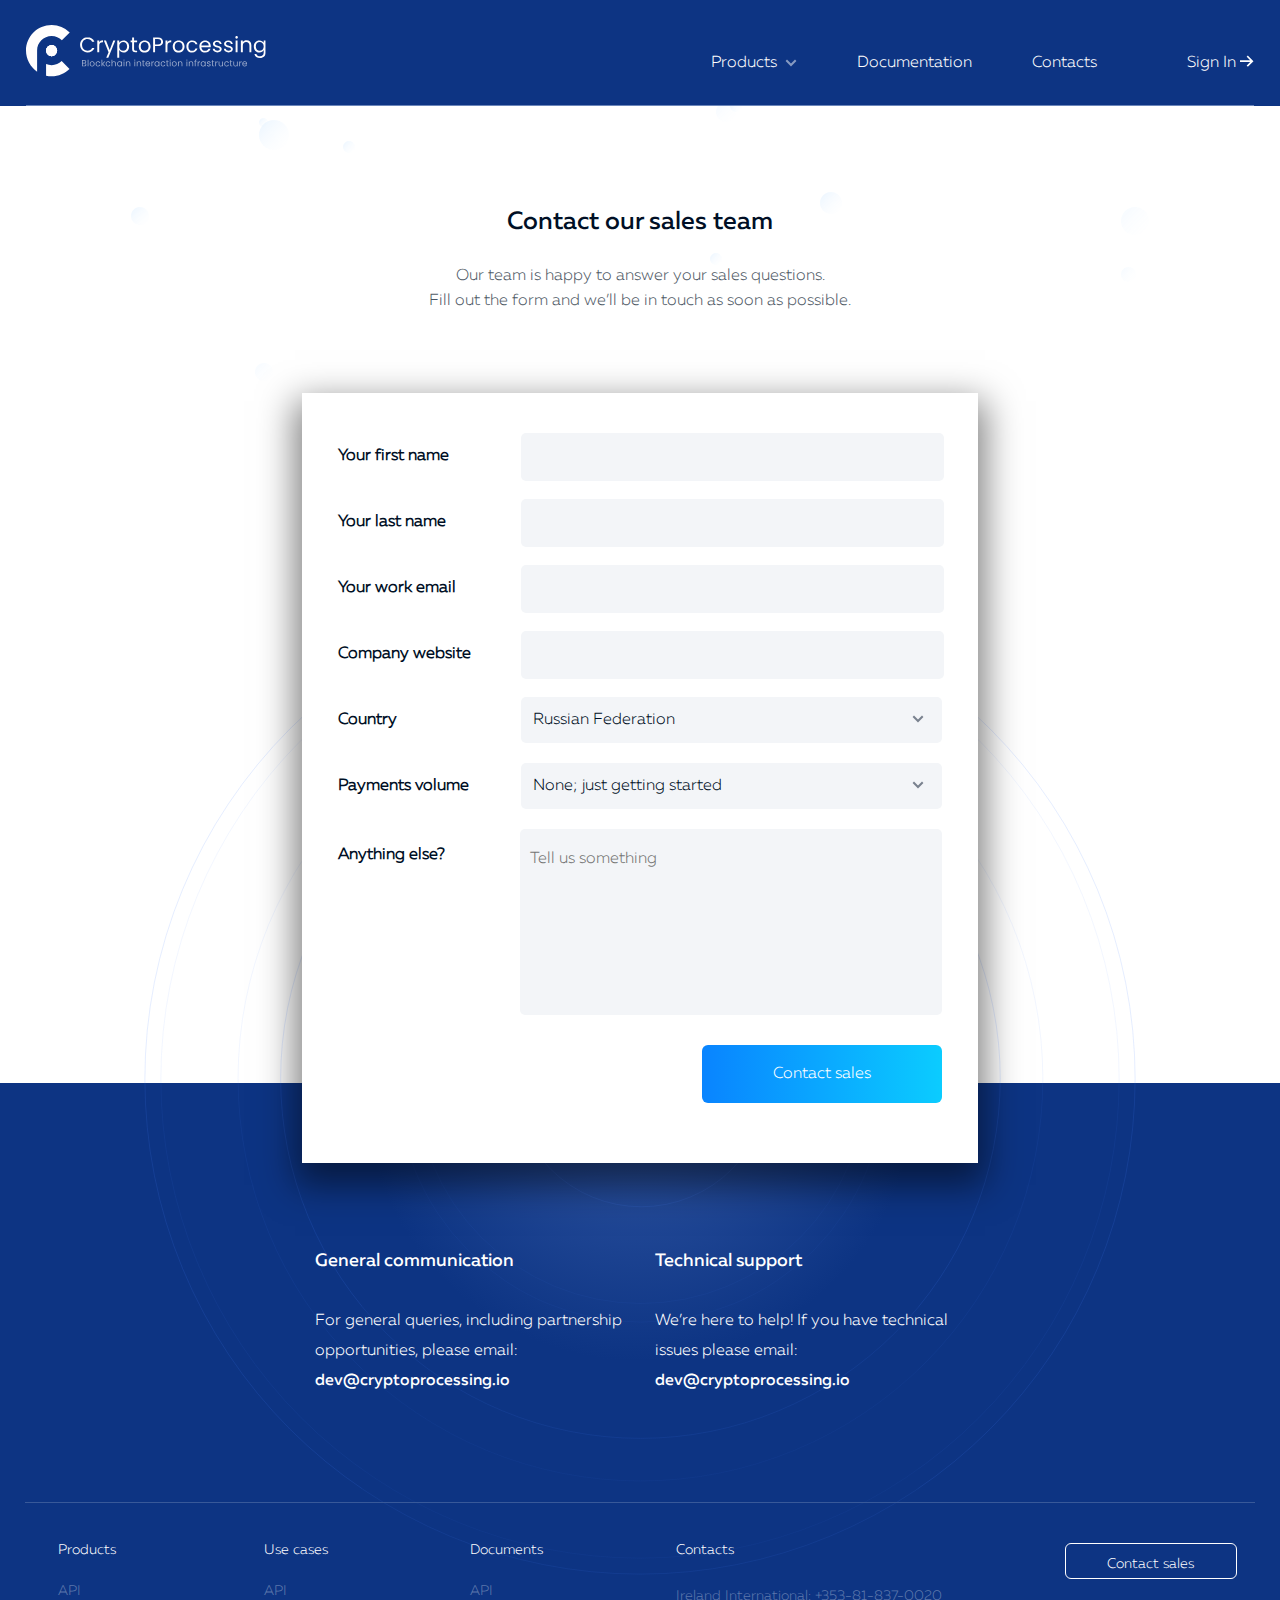
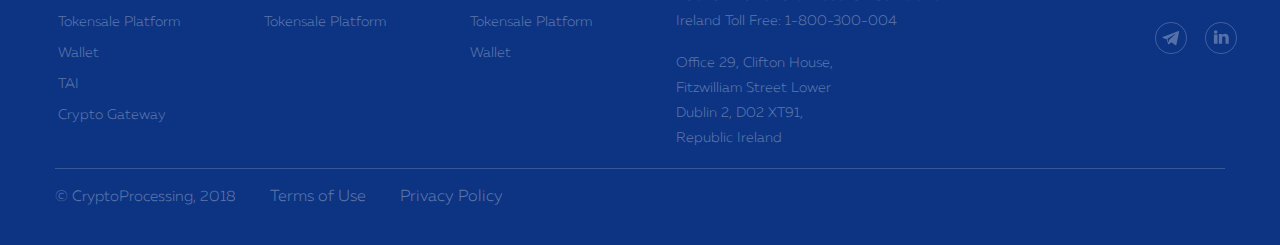
==== commit 0b765abf: "mobile fixes" ====
--- a/contact_sales.html
+++ b/contact_sales.html
@@ -59,15 +59,15 @@
 					<ul>
 						<li>
 							<label for="">Your first name</label>
-							<div class="form_input"><input type="text"></div>
+							<div class="form_input"><input type="text" required></div>
 						</li>
 						<li>
 							<label for="">Your last name</label>
-							<div class="form_input"><input type="text"></div>
+							<div class="form_input"><input type="text" required></div>
 						</li>
 						<li>
 							<label for="">Your work email</label>
-							<div class="form_input"><input type="email"></div>
+							<div class="form_input"><input type="email" required></div>
 						</li>
 						<li>
 							<label for="">Company website</label>
@@ -77,26 +77,270 @@
 							<label for="">Country</label>
 							<div class="form_input form_select">
 							<i></i>
-								<select name="" id="">
-									<option value="">Russia Federation</option>
-									<option value="">Country</option>
-									<option value="">Country</option>
-									<option value="">Country</option>
-									<option value="">Country</option>
-									<option value="">Country</option>
-									<option value="">Country</option>
-									<option value="">Country</option>
-									<option value="">Country</option>
-									<option value="">Country</option>
+								<select name="" id="" required>
+                  <option value="RUS">Russian Federation</option>
+                  <option value="AFG">Afghanistan</option>
+                  <option value="ALA">Åland Islands</option>
+                  <option value="ALB">Albania</option>
+                  <option value="DZA">Algeria</option>
+                  <option value="ASM">American Samoa</option>
+                  <option value="AND">Andorra</option>
+                  <option value="AGO">Angola</option>
+                  <option value="AIA">Anguilla</option>
+                  <option value="ATA">Antarctica</option>
+                  <option value="ATG">Antigua and Barbuda</option>
+                  <option value="ARG">Argentina</option>
+                  <option value="ARM">Armenia</option>
+                  <option value="ABW">Aruba</option>
+                  <option value="AUS">Australia</option>
+                  <option value="AUT">Austria</option>
+                  <option value="AZE">Azerbaijan</option>
+                  <option value="BHS">Bahamas</option>
+                  <option value="BHR">Bahrain</option>
+                  <option value="BGD">Bangladesh</option>
+                  <option value="BRB">Barbados</option>
+                  <option value="BLR">Belarus</option>
+                  <option value="BEL">Belgium</option>
+                  <option value="BLZ">Belize</option>
+                  <option value="BEN">Benin</option>
+                  <option value="BMU">Bermuda</option>
+                  <option value="BTN">Bhutan</option>
+                  <option value="BOL">Bolivia, Plurinational State of</option>
+                  <option value="BES">Bonaire, Sint Eustatius and Saba</option>
+                  <option value="BIH">Bosnia and Herzegovina</option>
+                  <option value="BWA">Botswana</option>
+                  <option value="BVT">Bouvet Island</option>
+                  <option value="BRA">Brazil</option>
+                  <option value="IOT">British Indian Ocean Territory</option>
+                  <option value="BRN">Brunei Darussalam</option>
+                  <option value="BGR">Bulgaria</option>
+                  <option value="BFA">Burkina Faso</option>
+                  <option value="BDI">Burundi</option>
+                  <option value="KHM">Cambodia</option>
+                  <option value="CMR">Cameroon</option>
+                  <option value="CAN">Canada</option>
+                  <option value="CPV">Cape Verde</option>
+                  <option value="CYM">Cayman Islands</option>
+                  <option value="CAF">Central African Republic</option>
+                  <option value="TCD">Chad</option>
+                  <option value="CHL">Chile</option>
+                  <option value="CHN">China</option>
+                  <option value="CXR">Christmas Island</option>
+                  <option value="CCK">Cocos (Keeling) Islands</option>
+                  <option value="COL">Colombia</option>
+                  <option value="COM">Comoros</option>
+                  <option value="COG">Congo</option>
+                  <option value="COD">Congo, the Democratic Republic of the</option>
+                  <option value="COK">Cook Islands</option>
+                  <option value="CRI">Costa Rica</option>
+                  <option value="CIV">Côte d'Ivoire</option>
+                  <option value="HRV">Croatia</option>
+                  <option value="CUB">Cuba</option>
+                  <option value="CUW">Curaçao</option>
+                  <option value="CYP">Cyprus</option>
+                  <option value="CZE">Czech Republic</option>
+                  <option value="DNK">Denmark</option>
+                  <option value="DJI">Djibouti</option>
+                  <option value="DMA">Dominica</option>
+                  <option value="DOM">Dominican Republic</option>
+                  <option value="ECU">Ecuador</option>
+                  <option value="EGY">Egypt</option>
+                  <option value="SLV">El Salvador</option>
+                  <option value="GNQ">Equatorial Guinea</option>
+                  <option value="ERI">Eritrea</option>
+                  <option value="EST">Estonia</option>
+                  <option value="ETH">Ethiopia</option>
+                  <option value="FLK">Falkland Islands (Malvinas)</option>
+                  <option value="FRO">Faroe Islands</option>
+                  <option value="FJI">Fiji</option>
+                  <option value="FIN">Finland</option>
+                  <option value="FRA">France</option>
+                  <option value="GUF">French Guiana</option>
+                  <option value="PYF">French Polynesia</option>
+                  <option value="ATF">French Southern Territories</option>
+                  <option value="GAB">Gabon</option>
+                  <option value="GMB">Gambia</option>
+                  <option value="GEO">Georgia</option>
+                  <option value="DEU">Germany</option>
+                  <option value="GHA">Ghana</option>
+                  <option value="GIB">Gibraltar</option>
+                  <option value="GRC">Greece</option>
+                  <option value="GRL">Greenland</option>
+                  <option value="GRD">Grenada</option>
+                  <option value="GLP">Guadeloupe</option>
+                  <option value="GUM">Guam</option>
+                  <option value="GTM">Guatemala</option>
+                  <option value="GGY">Guernsey</option>
+                  <option value="GIN">Guinea</option>
+                  <option value="GNB">Guinea-Bissau</option>
+                  <option value="GUY">Guyana</option>
+                  <option value="HTI">Haiti</option>
+                  <option value="HMD">Heard Island and McDonald Islands</option>
+                  <option value="VAT">Holy See (Vatican City State)</option>
+                  <option value="HND">Honduras</option>
+                  <option value="HKG">Hong Kong</option>
+                  <option value="HUN">Hungary</option>
+                  <option value="ISL">Iceland</option>
+                  <option value="IND">India</option>
+                  <option value="IDN">Indonesia</option>
+                  <option value="IRN">Iran, Islamic Republic of</option>
+                  <option value="IRQ">Iraq</option>
+                  <option value="IRL">Ireland</option>
+                  <option value="IMN">Isle of Man</option>
+                  <option value="ISR">Israel</option>
+                  <option value="ITA">Italy</option>
+                  <option value="JAM">Jamaica</option>
+                  <option value="JPN">Japan</option>
+                  <option value="JEY">Jersey</option>
+                  <option value="JOR">Jordan</option>
+                  <option value="KAZ">Kazakhstan</option>
+                  <option value="KEN">Kenya</option>
+                  <option value="KIR">Kiribati</option>
+                  <option value="PRK">Korea, Democratic People's Republic of</option>
+                  <option value="KOR">Korea, Republic of</option>
+                  <option value="KWT">Kuwait</option>
+                  <option value="KGZ">Kyrgyzstan</option>
+                  <option value="LAO">Lao People's Democratic Republic</option>
+                  <option value="LVA">Latvia</option>
+                  <option value="LBN">Lebanon</option>
+                  <option value="LSO">Lesotho</option>
+                  <option value="LBR">Liberia</option>
+                  <option value="LBY">Libya</option>
+                  <option value="LIE">Liechtenstein</option>
+                  <option value="LTU">Lithuania</option>
+                  <option value="LUX">Luxembourg</option>
+                  <option value="MAC">Macao</option>
+                  <option value="MKD">Macedonia, the former Yugoslav Republic of</option>
+                  <option value="MDG">Madagascar</option>
+                  <option value="MWI">Malawi</option>
+                  <option value="MYS">Malaysia</option>
+                  <option value="MDV">Maldives</option>
+                  <option value="MLI">Mali</option>
+                  <option value="MLT">Malta</option>
+                  <option value="MHL">Marshall Islands</option>
+                  <option value="MTQ">Martinique</option>
+                  <option value="MRT">Mauritania</option>
+                  <option value="MUS">Mauritius</option>
+                  <option value="MYT">Mayotte</option>
+                  <option value="MEX">Mexico</option>
+                  <option value="FSM">Micronesia, Federated States of</option>
+                  <option value="MDA">Moldova, Republic of</option>
+                  <option value="MCO">Monaco</option>
+                  <option value="MNG">Mongolia</option>
+                  <option value="MNE">Montenegro</option>
+                  <option value="MSR">Montserrat</option>
+                  <option value="MAR">Morocco</option>
+                  <option value="MOZ">Mozambique</option>
+                  <option value="MMR">Myanmar</option>
+                  <option value="NAM">Namibia</option>
+                  <option value="NRU">Nauru</option>
+                  <option value="NPL">Nepal</option>
+                  <option value="NLD">Netherlands</option>
+                  <option value="NCL">New Caledonia</option>
+                  <option value="NZL">New Zealand</option>
+                  <option value="NIC">Nicaragua</option>
+                  <option value="NER">Niger</option>
+                  <option value="NGA">Nigeria</option>
+                  <option value="NIU">Niue</option>
+                  <option value="NFK">Norfolk Island</option>
+                  <option value="MNP">Northern Mariana Islands</option>
+                  <option value="NOR">Norway</option>
+                  <option value="OMN">Oman</option>
+                  <option value="PAK">Pakistan</option>
+                  <option value="PLW">Palau</option>
+                  <option value="PSE">Palestinian Territory, Occupied</option>
+                  <option value="PAN">Panama</option>
+                  <option value="PNG">Papua New Guinea</option>
+                  <option value="PRY">Paraguay</option>
+                  <option value="PER">Peru</option>
+                  <option value="PHL">Philippines</option>
+                  <option value="PCN">Pitcairn</option>
+                  <option value="POL">Poland</option>
+                  <option value="PRT">Portugal</option>
+                  <option value="PRI">Puerto Rico</option>
+                  <option value="QAT">Qatar</option>
+                  <option value="REU">Réunion</option>
+                  <option value="ROU">Romania</option>
+                  <option value="RWA">Rwanda</option>
+                  <option value="BLM">Saint Barthélemy</option>
+                  <option value="SHN">Saint Helena, Ascension and Tristan da Cunha</option>
+                  <option value="KNA">Saint Kitts and Nevis</option>
+                  <option value="LCA">Saint Lucia</option>
+                  <option value="MAF">Saint Martin (French part)</option>
+                  <option value="SPM">Saint Pierre and Miquelon</option>
+                  <option value="VCT">Saint Vincent and the Grenadines</option>
+                  <option value="WSM">Samoa</option>
+                  <option value="SMR">San Marino</option>
+                  <option value="STP">Sao Tome and Principe</option>
+                  <option value="SAU">Saudi Arabia</option>
+                  <option value="SEN">Senegal</option>
+                  <option value="SRB">Serbia</option>
+                  <option value="SYC">Seychelles</option>
+                  <option value="SLE">Sierra Leone</option>
+                  <option value="SGP">Singapore</option>
+                  <option value="SXM">Sint Maarten (Dutch part)</option>
+                  <option value="SVK">Slovakia</option>
+                  <option value="SVN">Slovenia</option>
+                  <option value="SLB">Solomon Islands</option>
+                  <option value="SOM">Somalia</option>
+                  <option value="ZAF">South Africa</option>
+                  <option value="SGS">South Georgia and the South Sandwich Islands</option>
+                  <option value="SSD">South Sudan</option>
+                  <option value="ESP">Spain</option>
+                  <option value="LKA">Sri Lanka</option>
+                  <option value="SDN">Sudan</option>
+                  <option value="SUR">Suriname</option>
+                  <option value="SJM">Svalbard and Jan Mayen</option>
+                  <option value="SWZ">Swaziland</option>
+                  <option value="SWE">Sweden</option>
+                  <option value="CHE">Switzerland</option>
+                  <option value="SYR">Syrian Arab Republic</option>
+                  <option value="TWN">Taiwan, Province of China</option>
+                  <option value="TJK">Tajikistan</option>
+                  <option value="TZA">Tanzania, United Republic of</option>
+                  <option value="THA">Thailand</option>
+                  <option value="TLS">Timor-Leste</option>
+                  <option value="TGO">Togo</option>
+                  <option value="TKL">Tokelau</option>
+                  <option value="TON">Tonga</option>
+                  <option value="TTO">Trinidad and Tobago</option>
+                  <option value="TUN">Tunisia</option>
+                  <option value="TUR">Turkey</option>
+                  <option value="TKM">Turkmenistan</option>
+                  <option value="TCA">Turks and Caicos Islands</option>
+                  <option value="TUV">Tuvalu</option>
+                  <option value="UGA">Uganda</option>
+                  <option value="UKR">Ukraine</option>
+                  <option value="ARE">United Arab Emirates</option>
+                  <option value="GBR">United Kingdom</option>
+                  <option value="USA">United States</option>
+                  <option value="UMI">United States Minor Outlying Islands</option>
+                  <option value="URY">Uruguay</option>
+                  <option value="UZB">Uzbekistan</option>
+                  <option value="VUT">Vanuatu</option>
+                  <option value="VEN">Venezuela, Bolivarian Republic of</option>
+                  <option value="VNM">Viet Nam</option>
+                  <option value="VGB">Virgin Islands, British</option>
+                  <option value="VIR">Virgin Islands, U.S.</option>
+                  <option value="WLF">Wallis and Futuna</option>
+                  <option value="ESH">Western Sahara</option>
+                  <option value="YEM">Yemen</option>
+                  <option value="ZMB">Zambia</option>
+                  <option value="ZWE">Zimbabwe</option>
 								</select>
 							</div>
 						<li>
 							<label for="">Payments volume</label>
 							<div class="form_input form_select">
 							<i></i>
-								<select name="" id="">
-									<option value="">Select a monthly amount</option>
-									
+								<select name="" id="" required>
+                  <option value="" disabled>Select a monthly amount</option>
+                  <option value="none">None; just getting started</option>
+									<option value="50000">$50,000 or less</option>
+									<option value="100000">$50,000 to $100,000</option>
+									<option value="1000000">$100,000 to $1,000,000</option>
+									<option value="10000000">$1,000,000 to $10,000,000</option>
+									<option value="10000000+">$10,000,000 or more</option>
 								</select>
 							</div>
 						</li>
--- a/css/styles.css
+++ b/css/styles.css
@@ -2082,7 +2082,7 @@
   font-weight: 700
 }
 
-body>.bg__cont {
+main>.bg__cont {
   position: absolute;
   top: -25rem;
   left: 50%;
@@ -2354,6 +2354,15 @@
     width: 160px;
     height: 33.5px;
   }
+  .sun {
+    max-width: 100%;
+    left: 50%;
+    margin-left: 0;
+    transform: translateX(-50%);
+  }
+  main {
+    overflow: hidden;
+  }
   .first .main_text {
     padding: 172px 0 0 0;
     font-size: 22px;
@@ -2584,6 +2593,10 @@
     left: auto;
   }
 
+  .team_arrow {
+    display: none;
+  }
+
   .clients .wave_grid {
     background: url(../img/bg/wave-grid.png) top left no-repeat;
         background-size: auto auto;
